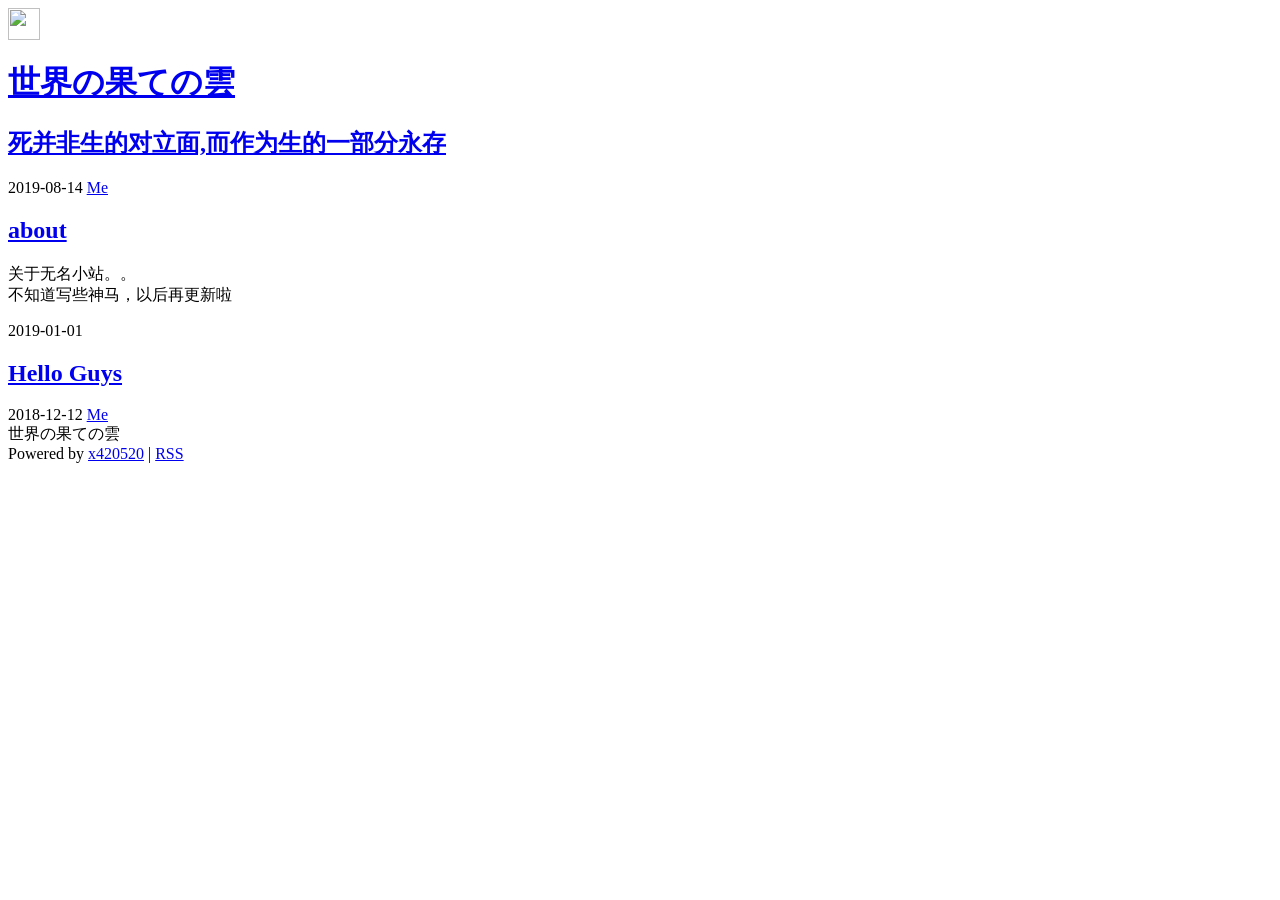
==== index.html @ 09be00ce "update from gridea: 2019-08-15 22:40:14" ====
<html>
  <head>
    
<meta charset="utf-8" >

<title>世界の果ての雲</title>
<meta name="description" content="世界の果ての雲">

<meta name="viewport" content="width=device-width, initial-scale=1, maximum-scale=1, user-scalable=no">
<link rel="stylesheet" href="https://cdnjs.cloudflare.com/ajax/libs/animate.css/3.7.0/animate.min.css">

<link rel="stylesheet" href="https://use.fontawesome.com/releases/v5.7.2/css/all.css" integrity="sha384-fnmOCqbTlWIlj8LyTjo7mOUStjsKC4pOpQbqyi7RrhN7udi9RwhKkMHpvLbHG9Sr" crossorigin="anonymous">
<link rel="shortcut icon" href="https://www.x420520.com//favicon.ico?v=1565880013115">
<link rel="stylesheet" href="https://cdnjs.cloudflare.com/ajax/libs/KaTeX/0.10.0/katex.min.css">
<link rel="stylesheet" href="https://www.x420520.com//styles/main.css">



<script src="https://cdn.jsdelivr.net/npm/vue/dist/vue.js"></script>
<script src="https://cdn.bootcss.com/highlight.js/9.12.0/highlight.min.js"></script>



  </head>
  <body>
    <div id="app" class="main">
      <div class="site-header-container">
  <div class="site-header">
    <div class="left">
      <a href="https://www.x420520.com/">
        <img class="avatar" src="https://www.x420520.com//images/avatar.png?v=1565880013115" alt="" width="32px" height="32px">
      </a>
      <a href="https://www.x420520.com/">
        <h1 class="site-title">世界の果ての雲</h1>
      </a>
    </div>
    <div class="right">
      <transition name="fade">
        <i class="icon" :class="{ 'icon-close-outline': menuVisible, 'icon-menu-outline': !menuVisible }" @click="menuVisible = !menuVisible"></i>
      </transition>
    </div>
  </div>
</div>

<transition name="fade">
  <div class="menu-container" style="display: none;" v-show="menuVisible">
    <div class="menu-list">
      
        
          <a href="/" class="menu purple-link">
            首页
          </a>
        
      
        
          <a href="/archives" class="menu purple-link">
            归档
          </a>
        
      
        
          <a href="/tags" class="menu purple-link">
            标签
          </a>
        
      
        
          <a href="https://www.x420520.com//post/about/" class="menu purple-link">
            关于
          </a>
        
      
    </div>
  </div>
</transition>


      <div class="content-container">
        
        
<section class="post-item">
    <div class="content">
      <a href="https://www.x420520.com//post/si-bing-fei-sheng-de-dui-li-mian-er-zuo-wei-sheng-de-yi-bu-fen-yong-cun">
        <h2 class="post-title">死并非生的对立面,而作为生的一部分永存</h2>
      </a>
      <div class="post-abstract">
        
      </div>
      <div class="post-info">
        <span><i class="icon icon-calendar-outline"></i> 2019-08-14</span>
        
          <span>
            <i class="icon icon-pricetags-outline"></i>
            
              <a href="https://www.x420520.com//tag/G-DVaBGEM">
                Me
                
              </a>
            
          </span>
        
      </div>
    </div>
    
      <a href="https://www.x420520.com//post/si-bing-fei-sheng-de-dui-li-mian-er-zuo-wei-sheng-de-yi-bu-fen-yong-cun">
        <div class="feature-container" style="background-image: url('https://www.x420520.com//post-images/si-bing-fei-sheng-de-dui-li-mian-er-zuo-wei-sheng-de-yi-bu-fen-yong-cun.jpg')">
        </div>
      </a>
    
  </section>

<section class="post-item">
    <div class="content">
      <a href="https://www.x420520.com//post/about">
        <h2 class="post-title">about</h2>
      </a>
      <div class="post-abstract">
        <p>关于无名小站。。<br>
不知道写些神马，以后再更新啦</p>

      </div>
      <div class="post-info">
        <span><i class="icon icon-calendar-outline"></i> 2019-01-01</span>
        
      </div>
    </div>
    
      <a href="https://www.x420520.com//post/about">
        <div class="feature-container" style="background-image: url('https://www.x420520.com//post-images/about.jpg')">
        </div>
      </a>
    
  </section>

<section class="post-item">
    <div class="content">
      <a href="https://www.x420520.com//post/Heelo Guys">
        <h2 class="post-title">Hello Guys</h2>
      </a>
      <div class="post-abstract">
        
      </div>
      <div class="post-info">
        <span><i class="icon icon-calendar-outline"></i> 2018-12-12</span>
        
          <span>
            <i class="icon icon-pricetags-outline"></i>
            
              <a href="https://www.x420520.com//tag/G-DVaBGEM">
                Me
                
              </a>
            
          </span>
        
      </div>
    </div>
    
      <a href="https://www.x420520.com//post/Heelo Guys">
        <div class="feature-container" style="background-image: url('https://www.x420520.com//post-images/Heelo Guys.jpg')">
        </div>
      </a>
    
  </section>


<div class="pagination-container">
  
  
</div>


      </div>

      <div class="site-footer">
  <div class="slogan">世界の果ての雲</div>
  <div class="social-container">
    
      
    
      
    
      
    
      
    
      
    
  </div>
  Powered by <a href="https://www.x420520.com/" target="_blank">x420520</a> | <a class="rss" href="https://www.x420520.com//atom.xml" target="_blank">RSS</a>
</div>


    </div>
    <script type="application/javascript">

hljs.initHighlightingOnLoad()

var app = new Vue({
  el: '#app',
  data: {
    menuVisible: false,
  },
})

</script>




  </body>
</html>
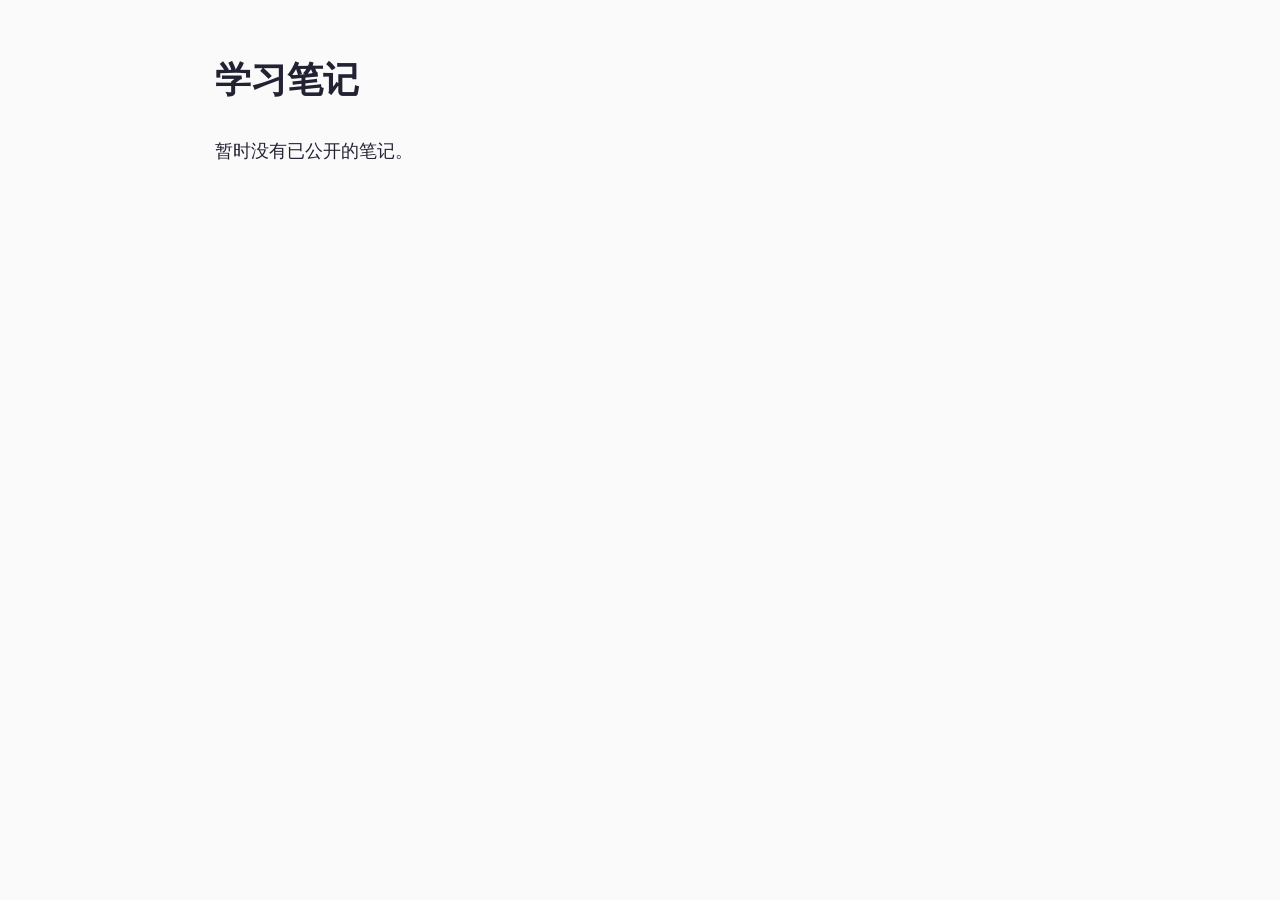
==== commit 1a4c1c2c: "Initialize public learning notes site" ====
--- a/index.html
+++ b/index.html
@@ -1,213 +1 @@
-
-<html>
-  <head>
-    
-<meta charset="utf-8" >
-
-<title>世界の果ての雲</title>
-<meta name="description" content="世界の果ての雲">
-
-<meta name="viewport" content="width=device-width, initial-scale=1, maximum-scale=1, user-scalable=no">
-<link rel="stylesheet" href="https://cdnjs.cloudflare.com/ajax/libs/animate.css/3.7.0/animate.min.css">
-
-<link rel="stylesheet" href="https://use.fontawesome.com/releases/v5.7.2/css/all.css" integrity="sha384-fnmOCqbTlWIlj8LyTjo7mOUStjsKC4pOpQbqyi7RrhN7udi9RwhKkMHpvLbHG9Sr" crossorigin="anonymous">
-<link rel="shortcut icon" href="https://www.x420520.com//favicon.ico?v=1565880013115">
-<link rel="stylesheet" href="https://cdnjs.cloudflare.com/ajax/libs/KaTeX/0.10.0/katex.min.css">
-<link rel="stylesheet" href="https://www.x420520.com//styles/main.css">
-
-
-
-<script src="https://cdn.jsdelivr.net/npm/vue/dist/vue.js"></script>
-<script src="https://cdn.bootcss.com/highlight.js/9.12.0/highlight.min.js"></script>
-
-
-
-  </head>
-  <body>
-    <div id="app" class="main">
-      <div class="site-header-container">
-  <div class="site-header">
-    <div class="left">
-      <a href="https://www.x420520.com/">
-        <img class="avatar" src="https://www.x420520.com//images/avatar.png?v=1565880013115" alt="" width="32px" height="32px">
-      </a>
-      <a href="https://www.x420520.com/">
-        <h1 class="site-title">世界の果ての雲</h1>
-      </a>
-    </div>
-    <div class="right">
-      <transition name="fade">
-        <i class="icon" :class="{ 'icon-close-outline': menuVisible, 'icon-menu-outline': !menuVisible }" @click="menuVisible = !menuVisible"></i>
-      </transition>
-    </div>
-  </div>
-</div>
-
-<transition name="fade">
-  <div class="menu-container" style="display: none;" v-show="menuVisible">
-    <div class="menu-list">
-      
-        
-          <a href="/" class="menu purple-link">
-            首页
-          </a>
-        
-      
-        
-          <a href="/archives" class="menu purple-link">
-            归档
-          </a>
-        
-      
-        
-          <a href="/tags" class="menu purple-link">
-            标签
-          </a>
-        
-      
-        
-          <a href="https://www.x420520.com//post/about/" class="menu purple-link">
-            关于
-          </a>
-        
-      
-    </div>
-  </div>
-</transition>
-
-
-      <div class="content-container">
-        
-        
-<section class="post-item">
-    <div class="content">
-      <a href="https://www.x420520.com//post/si-bing-fei-sheng-de-dui-li-mian-er-zuo-wei-sheng-de-yi-bu-fen-yong-cun">
-        <h2 class="post-title">死并非生的对立面,而作为生的一部分永存</h2>
-      </a>
-      <div class="post-abstract">
-        
-      </div>
-      <div class="post-info">
-        <span><i class="icon icon-calendar-outline"></i> 2019-08-14</span>
-        
-          <span>
-            <i class="icon icon-pricetags-outline"></i>
-            
-              <a href="https://www.x420520.com//tag/G-DVaBGEM">
-                Me
-                
-              </a>
-            
-          </span>
-        
-      </div>
-    </div>
-    
-      <a href="https://www.x420520.com//post/si-bing-fei-sheng-de-dui-li-mian-er-zuo-wei-sheng-de-yi-bu-fen-yong-cun">
-        <div class="feature-container" style="background-image: url('https://www.x420520.com//post-images/si-bing-fei-sheng-de-dui-li-mian-er-zuo-wei-sheng-de-yi-bu-fen-yong-cun.jpg')">
-        </div>
-      </a>
-    
-  </section>
-
-<section class="post-item">
-    <div class="content">
-      <a href="https://www.x420520.com//post/about">
-        <h2 class="post-title">about</h2>
-      </a>
-      <div class="post-abstract">
-        <p>关于无名小站。。<br>
-不知道写些神马，以后再更新啦</p>
-
-      </div>
-      <div class="post-info">
-        <span><i class="icon icon-calendar-outline"></i> 2019-01-01</span>
-        
-      </div>
-    </div>
-    
-      <a href="https://www.x420520.com//post/about">
-        <div class="feature-container" style="background-image: url('https://www.x420520.com//post-images/about.jpg')">
-        </div>
-      </a>
-    
-  </section>
-
-<section class="post-item">
-    <div class="content">
-      <a href="https://www.x420520.com//post/Heelo Guys">
-        <h2 class="post-title">Hello Guys</h2>
-      </a>
-      <div class="post-abstract">
-        
-      </div>
-      <div class="post-info">
-        <span><i class="icon icon-calendar-outline"></i> 2018-12-12</span>
-        
-          <span>
-            <i class="icon icon-pricetags-outline"></i>
-            
-              <a href="https://www.x420520.com//tag/G-DVaBGEM">
-                Me
-                
-              </a>
-            
-          </span>
-        
-      </div>
-    </div>
-    
-      <a href="https://www.x420520.com//post/Heelo Guys">
-        <div class="feature-container" style="background-image: url('https://www.x420520.com//post-images/Heelo Guys.jpg')">
-        </div>
-      </a>
-    
-  </section>
-
-
-<div class="pagination-container">
-  
-  
-</div>
-
-
-      </div>
-
-      <div class="site-footer">
-  <div class="slogan">世界の果ての雲</div>
-  <div class="social-container">
-    
-      
-    
-      
-    
-      
-    
-      
-    
-      
-    
-  </div>
-  Powered by <a href="https://www.x420520.com/" target="_blank">x420520</a> | <a class="rss" href="https://www.x420520.com//atom.xml" target="_blank">RSS</a>
-</div>
-
-
-    </div>
-    <script type="application/javascript">
-
-hljs.initHighlightingOnLoad()
-
-var app = new Vue({
-  el: '#app',
-  data: {
-    menuVisible: false,
-  },
-})
-
-</script>
-
-
-
-
-  </body>
-</html>
+<!doctype html><html lang="zh-CN"><meta charset="utf-8"><meta name="viewport" content="width=device-width, initial-scale=1"><meta http-equiv="refresh" content="0; url=generated/"><title>学习笔记</title><p><a href="generated/">阅读公开学习笔记</a></p></html>
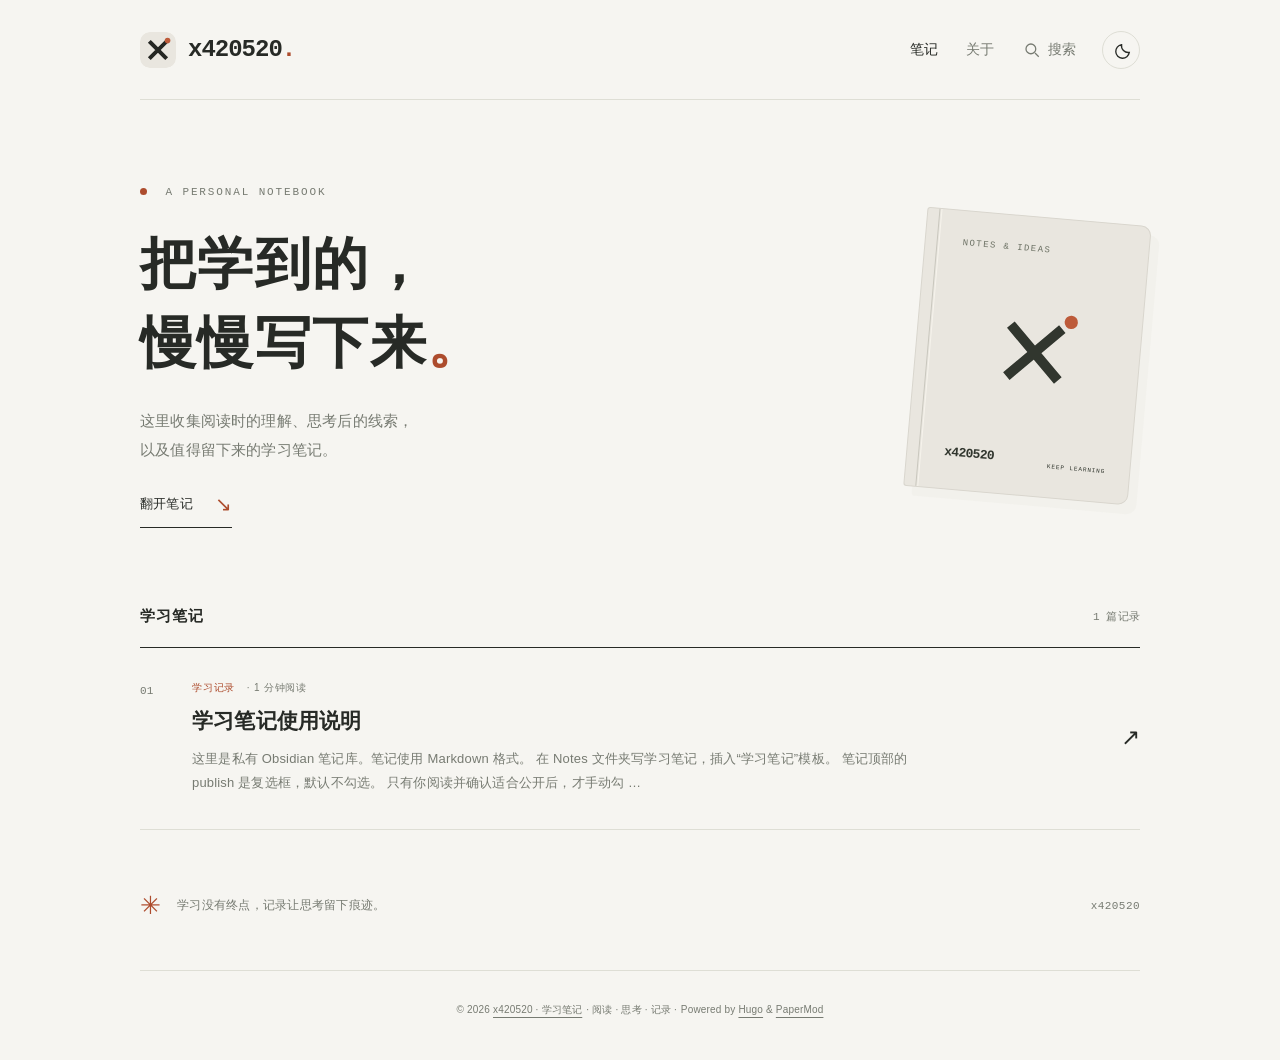
==== commit 674c4ec8: "Brand site entry and document PaperMod theme" ====
--- a/index.html
+++ b/index.html
@@ -1 +1,13 @@
-<!doctype html><html lang="zh-CN"><meta charset="utf-8"><meta name="viewport" content="width=device-width, initial-scale=1"><meta http-equiv="refresh" content="0; url=generated/"><title>学习笔记</title><p><a href="generated/">阅读公开学习笔记</a></p></html>
+<!doctype html>
+<html lang="zh-CN">
+<head>
+  <meta charset="utf-8">
+  <meta name="viewport" content="width=device-width, initial-scale=1">
+  <meta http-equiv="refresh" content="0; url=generated/">
+  <meta name="description" content="x420520 的学习笔记：阅读、思考与记录。">
+  <link rel="icon" type="image/svg+xml" href="generated/assets/brand-mark.svg">
+  <link rel="canonical" href="https://x420520.github.io/generated/">
+  <title>x420520 · 学习笔记</title>
+</head>
+<body><p><a href="generated/">阅读 x420520 的学习笔记</a></p></body>
+</html>
